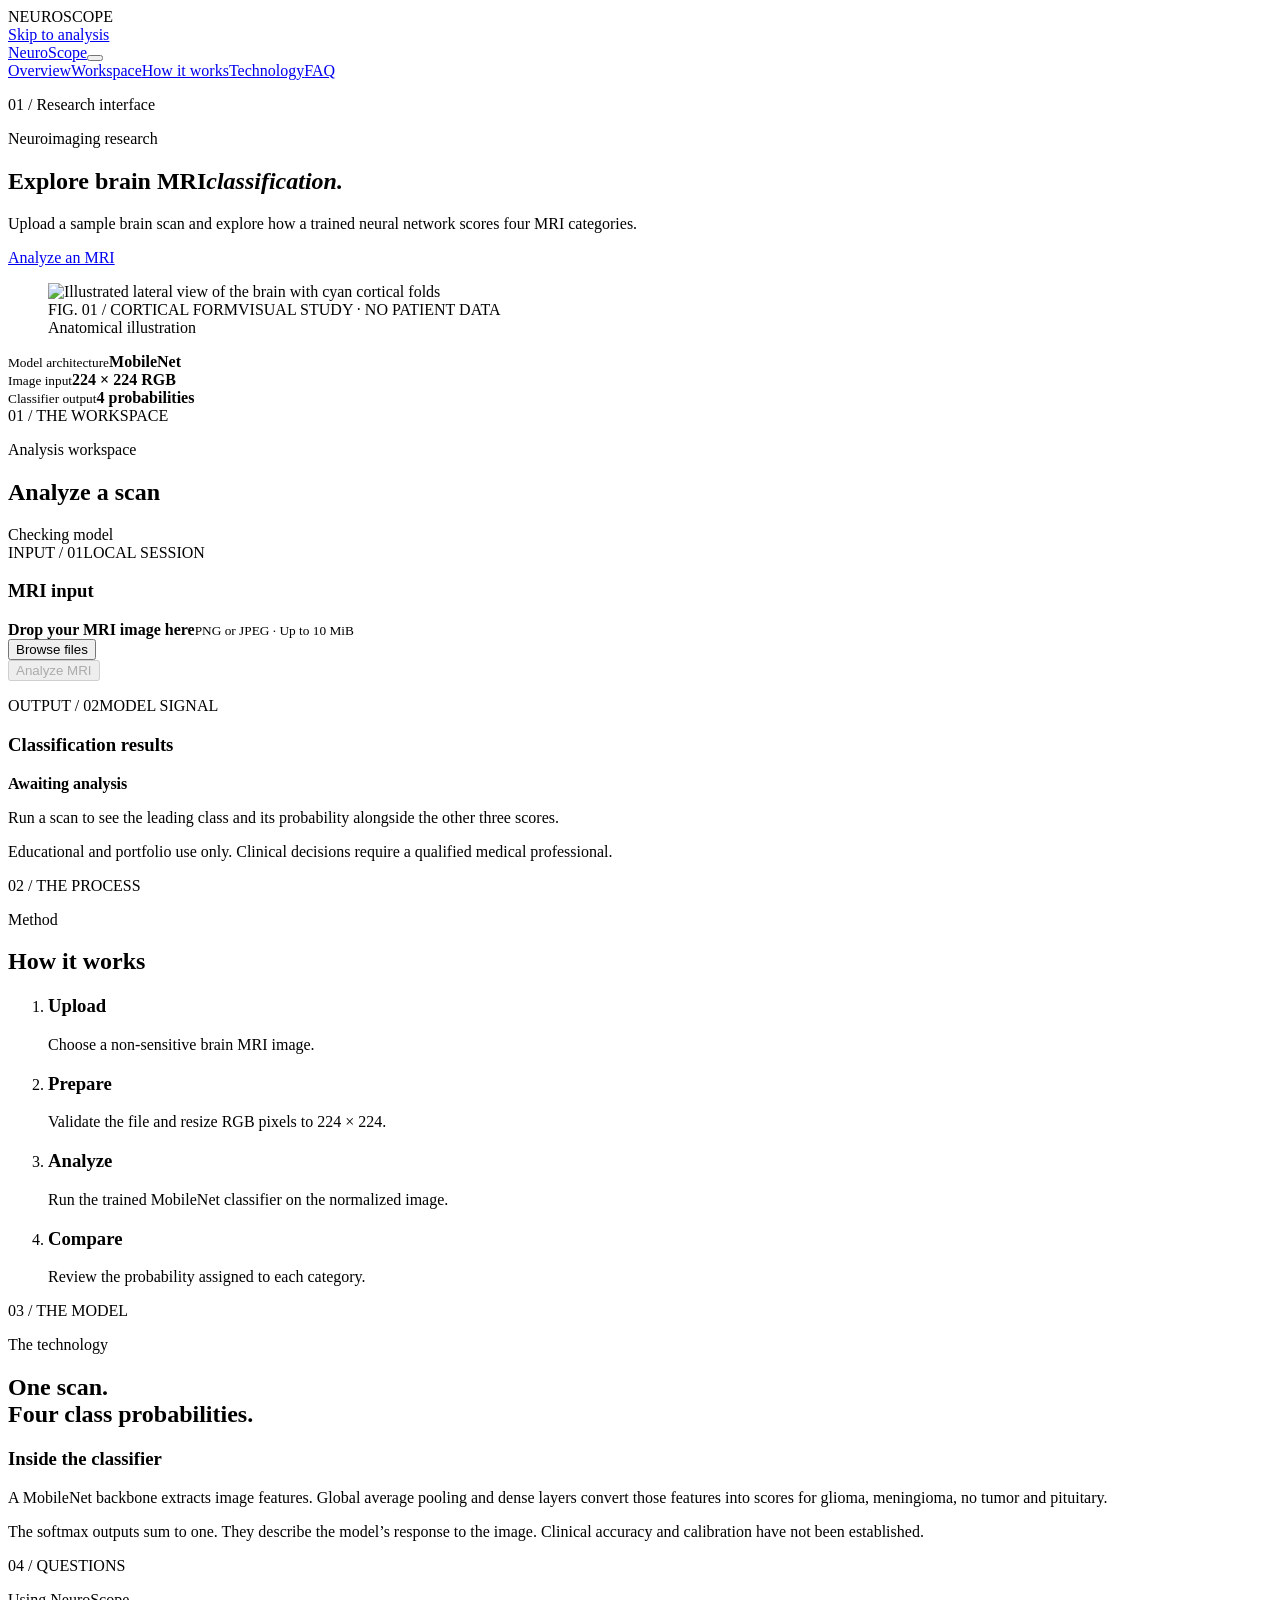
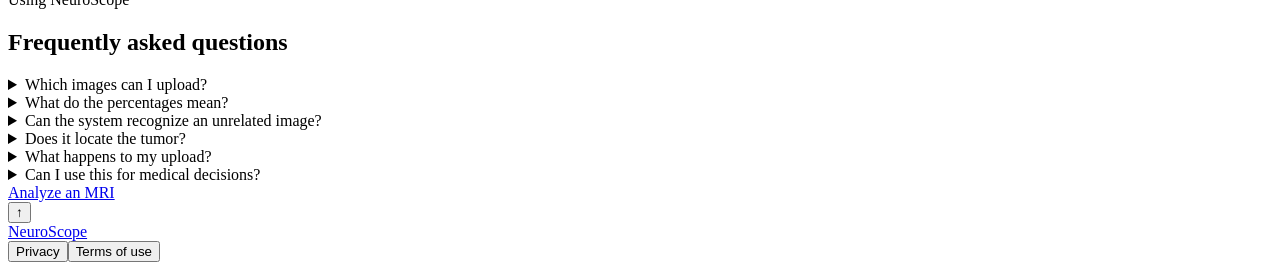
==== index.html @ 6c96ad18 "Stage static browser application assets" ====
<!doctype html>
<html lang="en"><head><meta charset="utf-8"><meta name="viewport" content="width=device-width,initial-scale=1"><meta name="robots" content="index,follow"><title>NeuroScope | Brain MRI classification</title><meta name="description" content="Explore an educational MobileNet classifier with a sample brain MRI and compare its four class probabilities."><meta property="og:title" content="NeuroScope | Brain MRI classification"><meta property="og:image" content="./assets/brain.webp"><link rel="icon" href="./assets/brain.svg"><script type="module" src="../assets/browser-inference.js"></script><link rel="stylesheet" href="./assets/style.css"><script defer src="./assets/workspace.js"></script></head>
<body><div id="entry" aria-hidden="true"><span class="entry-mark">NEUROSCOPE<span class="entry-line"></span></span></div><div id="scroll-track" aria-hidden="true"><span></span></div><a class="skip" href="#workspace">Skip to analysis</a><div class="mast" id="overview"><header><nav aria-label="Main navigation"><a class="brand" href="#overview"><i aria-hidden="true" style="--icon:url('./assets/brain.svg')"></i>NeuroScope</a><button id="menu" aria-expanded="false" aria-controls="links" aria-label="Open navigation"><span></span><span></span></button><div id="links"><a href="#overview" aria-current="location">Overview</a><a href="#workspace">Workspace</a><a href="#method">How it works</a><a href="#technology">Technology</a><a href="#faq">FAQ</a></div></nav></header>
<main id="main"><section class="hero shell"><div class="intro"><p class="hero-index">01 / Research interface</p><div class="kicker"><b></b> Neuroimaging research</div><h1><span class="hero-line">Explore brain MRI</span><span class="hero-line"><em>classification.</em></span></h1><p>Upload a sample brain scan and explore how a trained neural network scores four MRI categories.</p><a class="btn" href="#workspace">Analyze an MRI <i aria-hidden="true" style="--icon:url('./assets/arrow-right.svg')"></i></a></div><figure class="anatomy" id="hero-art"><div class="art-grid" aria-hidden="true"></div><div class="art-ring ring-one" aria-hidden="true"></div><div class="art-ring ring-two" aria-hidden="true"></div><div class="art-image"><img src="./assets/brain.webp" alt="Illustrated lateral view of the brain with cyan cortical folds" fetchpriority="high"><span class="scanline" aria-hidden="true"></span></div><span class="art-label top">FIG. 01 / CORTICAL FORM</span><span class="art-label bottom">VISUAL STUDY · NO PATIENT DATA</span><figcaption><span></span>Anatomical illustration</figcaption></figure></section>
<div class="spec"><div class="shell facts"><div><i aria-hidden="true" style="--icon:url('./assets/cpu.svg')"></i><span><small>Model architecture</small><strong>MobileNet</strong></span></div><div><i aria-hidden="true" style="--icon:url('./assets/scan.svg')"></i><span><small>Image input</small><strong>224 × 224 RGB</strong></span></div><div><i aria-hidden="true" style="--icon:url('./assets/waveform.svg')"></i><span><small>Classifier output</small><strong>4 probabilities</strong></span></div></div></div></div>
<div class="shell body"><section id="workspace"><div class="sectionhead"><span class="section-number">01 / THE WORKSPACE</span><div><p class="eyebrow">Analysis workspace</p><h2>Analyze a scan</h2></div><span id="health" class="health">Checking model</span></div>
<div class="bench"><article class="upload"><div class="panel-rail"><span>INPUT / 01</span><span>LOCAL SESSION</span></div><h3><i aria-hidden="true" style="--icon:url('./assets/scan.svg')"></i> MRI input</h3><div id="drop"><div class="corner c1"></div><div class="corner c2"></div><div class="corner c3"></div><div class="corner c4"></div><input type="file" id="file" accept="image/jpeg,image/png" hidden><div id="empty"><span class="glyph"><i aria-hidden="true" style="--icon:url('./assets/upload-simple.svg')"></i></span><strong>Drop your MRI image here</strong><small>PNG or JPEG · Up to 10 MiB</small></div><div id="preview-frame" hidden><img id="preview" alt="Selected scan for classification" hidden><span class="image-scan" aria-hidden="true"></span></div><span id="filename"></span><div class="actions"><button id="browse">Browse files</button><button id="remove" hidden>Remove</button></div></div><button class="btn analyze" id="run" disabled>Analyze MRI <i aria-hidden="true" style="--icon:url('./assets/arrow-right.svg')"></i></button><p id="feedback" role="status"></p></article>
<article class="result" aria-live="polite"><div class="panel-rail"><span>OUTPUT / 02</span><span>MODEL SIGNAL</span></div><h3><i aria-hidden="true" style="--icon:url('./assets/waveform.svg')"></i> Classification results</h3><div id="waiting"><div class="empty-visual" aria-hidden="true"><span class="radar radar-a"></span><span class="radar radar-b"></span><span class="signal-bars"><i></i><i></i><i></i><i></i><i></i><i></i><i></i></span></div><strong>Awaiting analysis</strong><p>Run a scan to see the leading class and its probability alongside the other three scores.</p></div><div id="loading" hidden><p>Processing your scan…</p><div class="skeleton"></div><div class="skeleton"></div><div class="skeleton"></div></div><div id="output" hidden><div class="result-halo" aria-hidden="true"></div><small>Highest scoring class</small><h4 id="winner"></h4><div id="bars"></div><button id="another">Analyze another MRI</button></div></article></div>
<p class="disclaimer"><i aria-hidden="true" style="--icon:url('./assets/shield-check.svg')"></i> Educational and portfolio use only. Clinical decisions require a qualified medical professional.</p></section>
<section id="method"><span class="section-number">02 / THE PROCESS</span><p class="eyebrow">Method</p><h2>How it works</h2><ol class="steps"><li><h3>Upload</h3><p>Choose a non-sensitive brain MRI image.</p></li><li><h3>Prepare</h3><p>Validate the file and resize RGB pixels to 224 × 224.</p></li><li><h3>Analyze</h3><p>Run the trained MobileNet classifier on the normalized image.</p></li><li><h3>Compare</h3><p>Review the probability assigned to each category.</p></li></ol></section>
<section id="technology" class="technology"><div class="technology-display"><span class="section-number">03 / THE MODEL</span><div><p class="eyebrow">The technology</p><h2 class="tagline">One scan.<br>Four class probabilities.</h2></div><div class="signal" aria-hidden="true"><span></span><span></span><span></span><span></span><span></span><span></span><span></span></div></div><div class="technology-copy"><h3>Inside the classifier</h3><p>A MobileNet backbone extracts image features. Global average pooling and dense layers convert those features into scores for glioma, meningioma, no tumor and pituitary.</p><p>The softmax outputs sum to one. They describe the model’s response to the image. Clinical accuracy and calibration have not been established.</p></div></section>
<section id="faq"><span class="section-number">04 / QUESTIONS</span><p class="eyebrow">Using NeuroScope</p><h2>Frequently asked questions</h2><details><summary>Which images can I upload?</summary><p>Choose a single PNG or JPEG up to 10 MiB and 16 million pixels. Grayscale and color images are supported. DICOM volumes are outside this workflow.</p></details><details><summary>What do the percentages mean?</summary><p>Each percentage is a class probability produced by the model. A high score can still be wrong.</p></details><details><summary>Can the system recognize an unrelated image?</summary><p>The classifier can assign scores to any readable image. Use a brain MRI for a meaningful experiment.</p></details><details><summary>Does it locate the tumor?</summary><p>The model classifies the whole image. It produces no segmentation mask or tumor location.</p></details><details><summary>What happens to my upload?</summary><p>The selected image is processed locally in your browser and is not uploaded. Removing it or leaving this page clears the preview. Use only non-sensitive samples.</p></details><details><summary>Can I use this for medical decisions?</summary><p>This portfolio system is for education and research. Consult a qualified clinician for diagnosis or treatment decisions.</p></details></section><div class="finalcta"><a class="btn" href="#workspace">Analyze an MRI <i aria-hidden="true" style="--icon:url('./assets/arrow-right.svg')"></i></a></div></div>
<button id="back-top" aria-label="Back to top">↑</button><footer class="shell"><a class="brand" href="#overview"><i aria-hidden="true" style="--icon:url('./assets/brain.svg')"></i>NeuroScope</a><div><button data-legal="privacy">Privacy</button><button data-legal="terms">Terms of use</button></div></footer><dialog id="legal"><h3></h3><p></p><button id="close">Close</button></dialog></body></html>
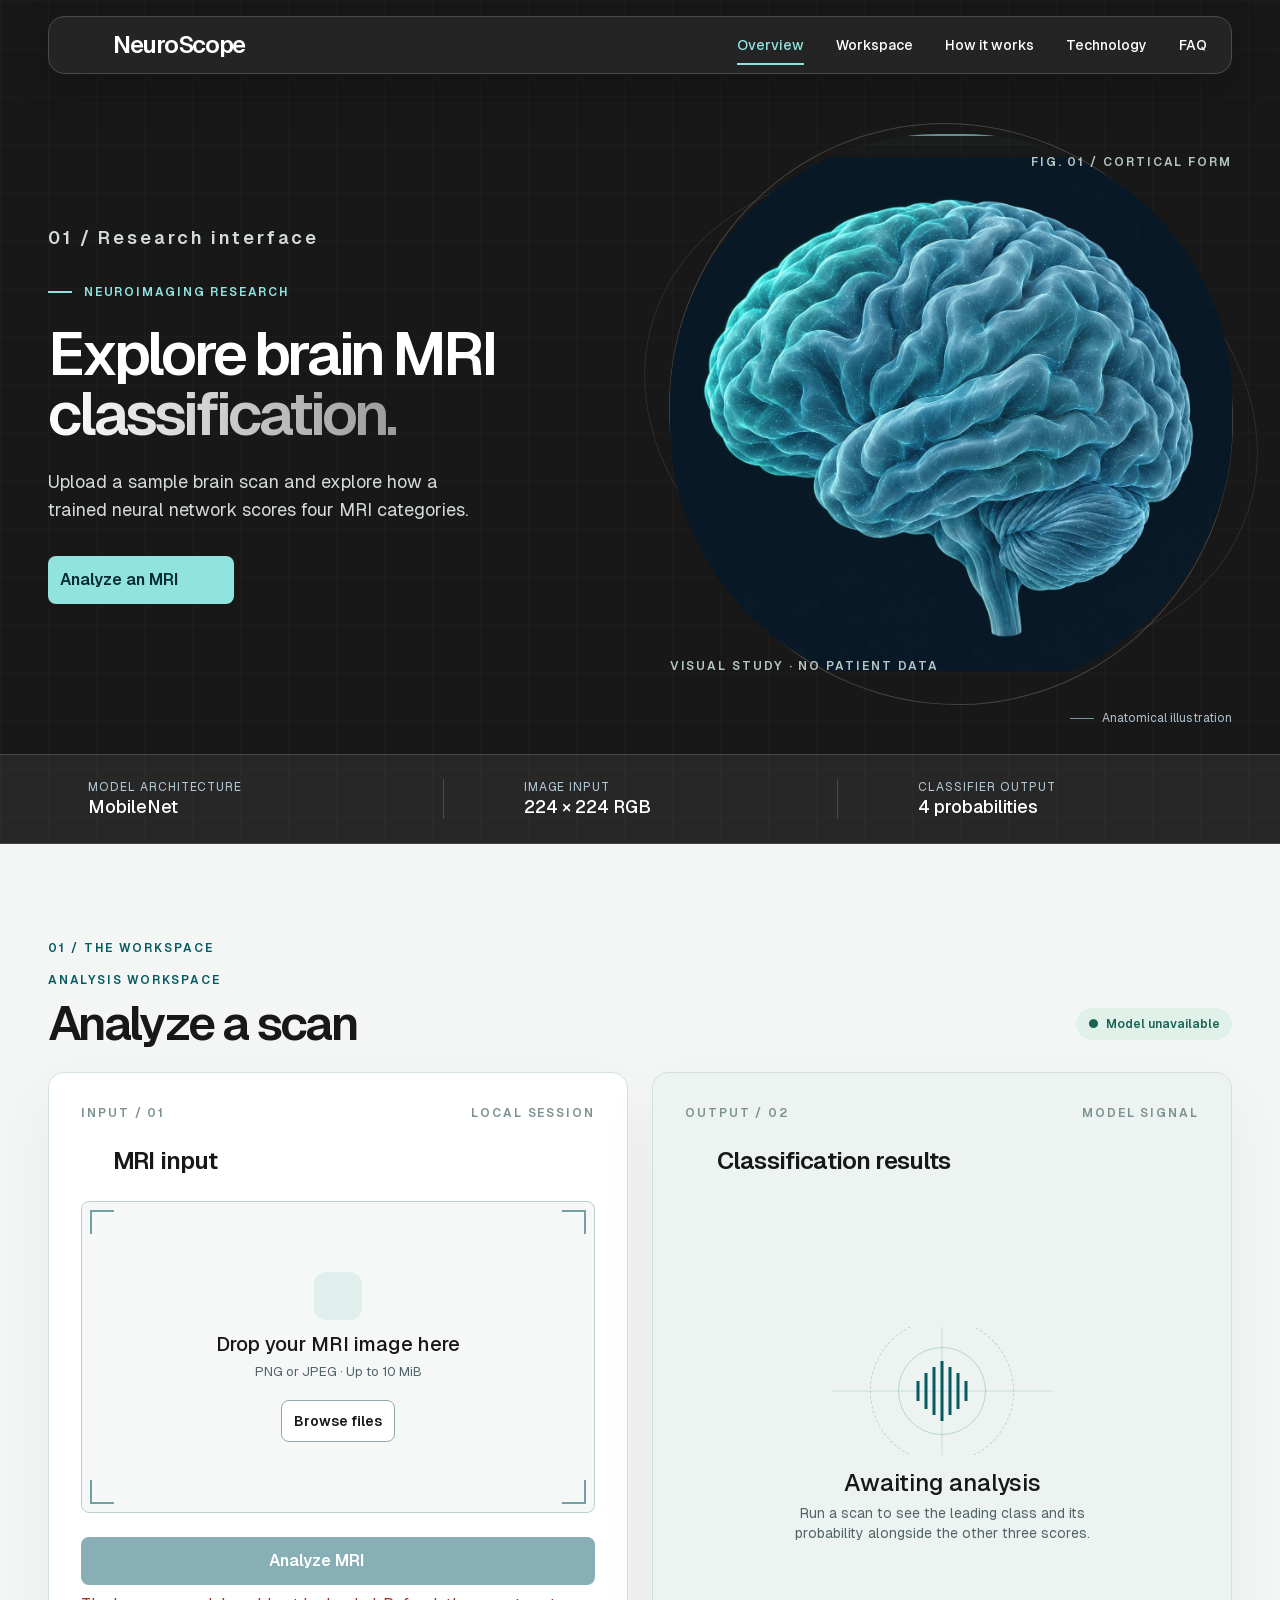
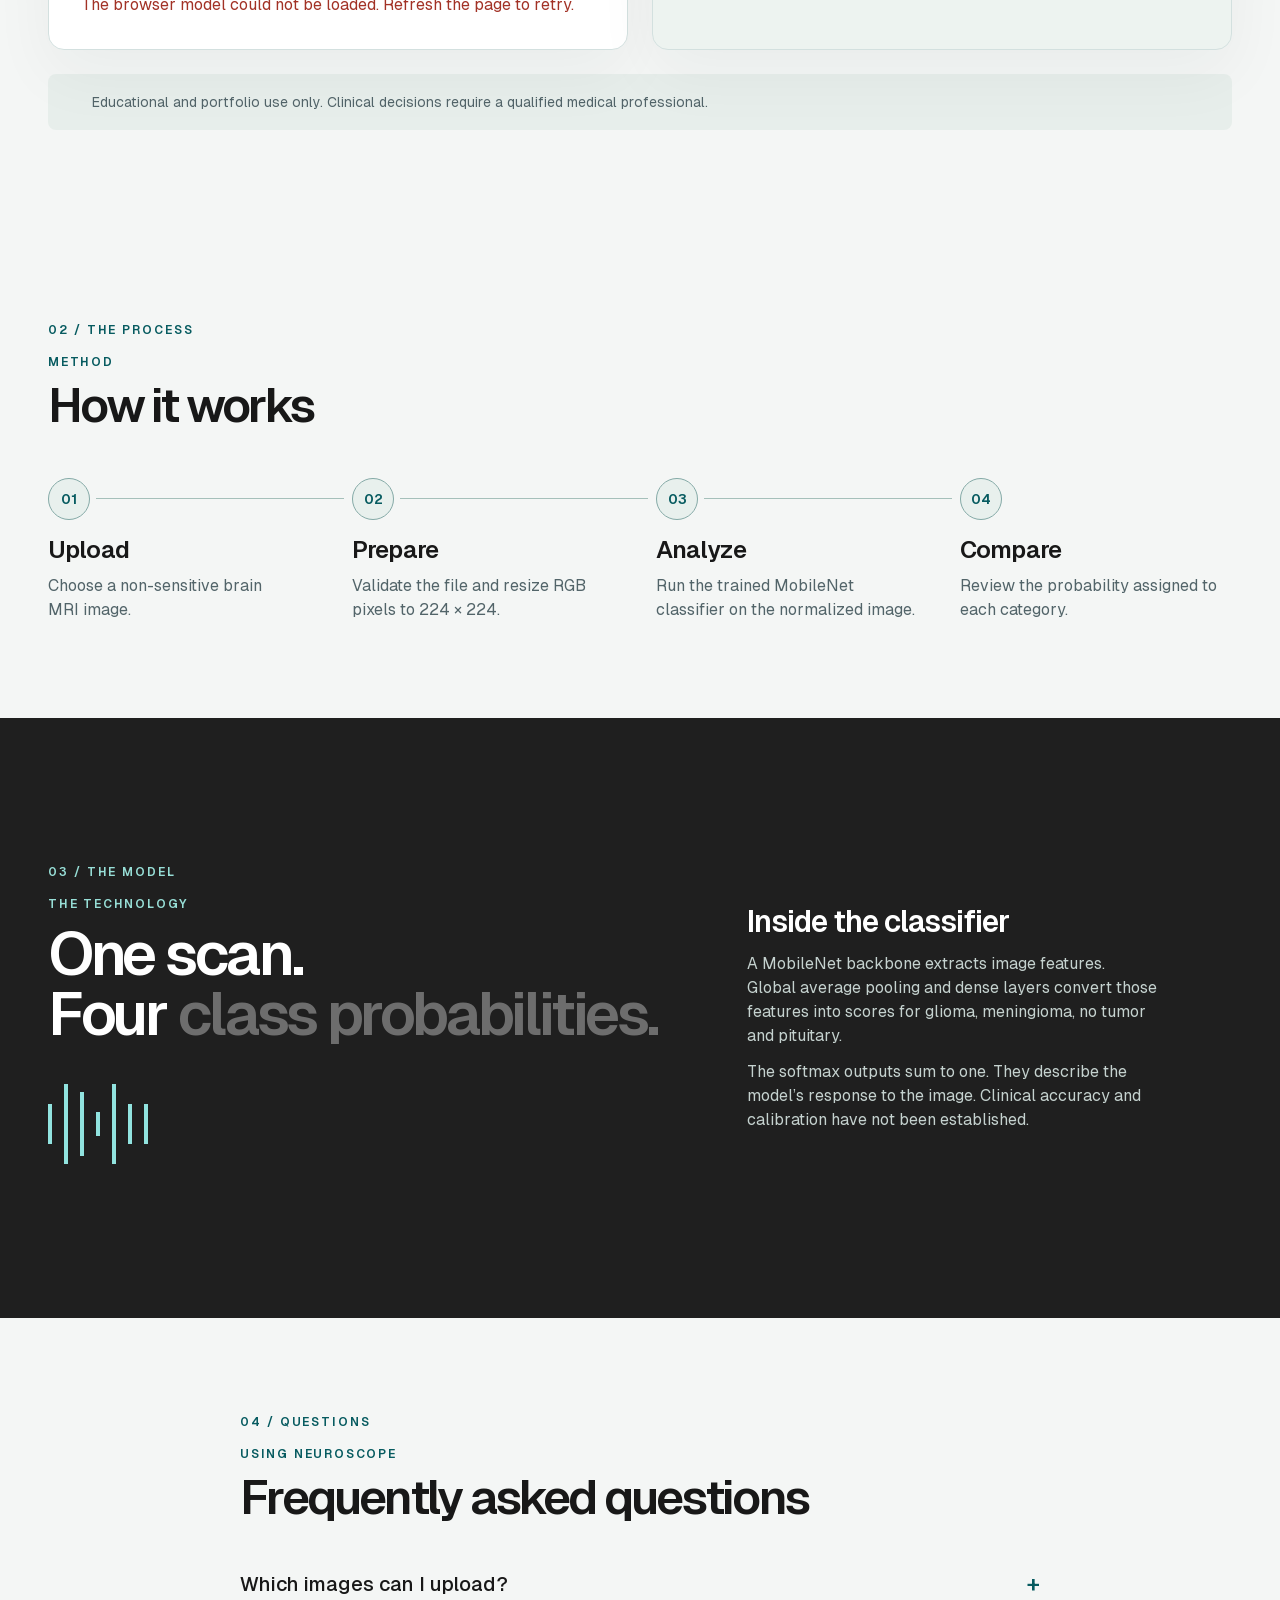
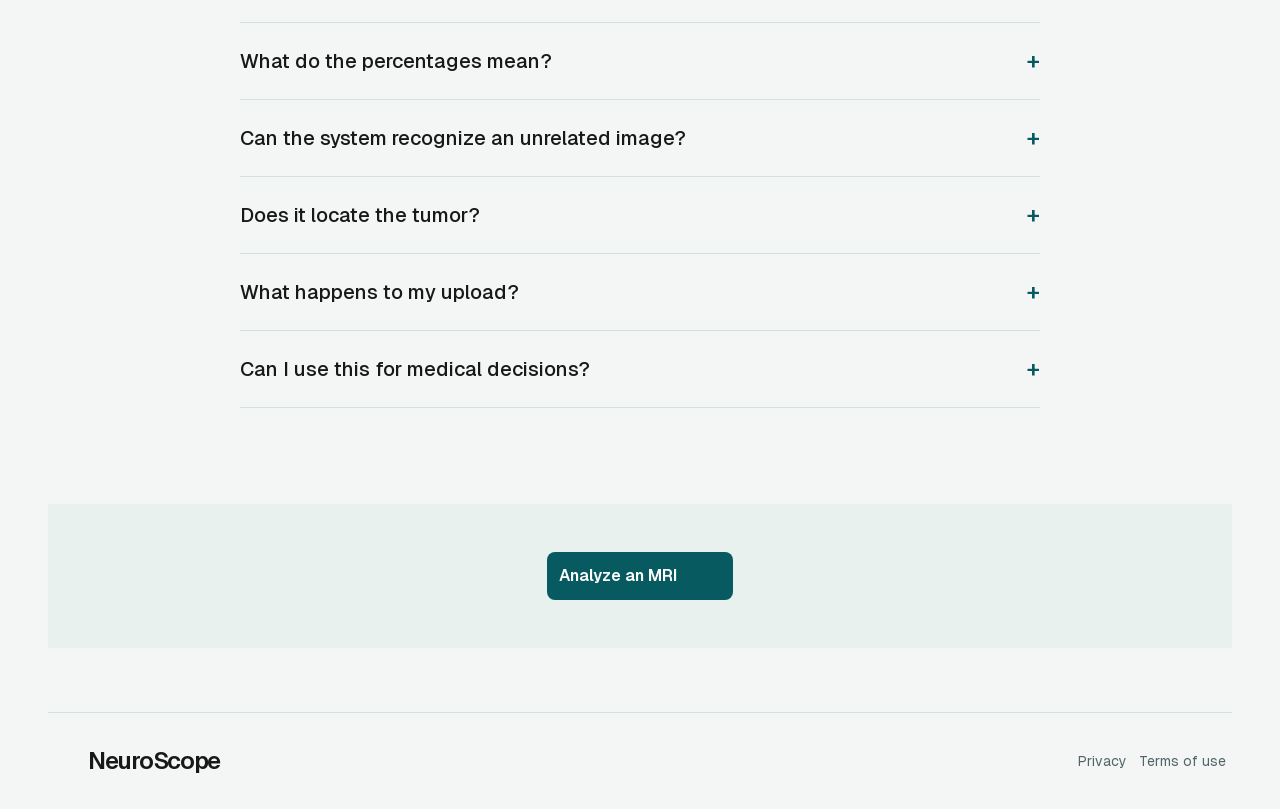
==== commit bf1e0351: "Load browser inference as an ES module" ====
--- a/index.html
+++ b/index.html
@@ -1,5 +1,5 @@
 <!doctype html>
-<html lang="en"><head><meta charset="utf-8"><meta name="viewport" content="width=device-width,initial-scale=1"><meta name="robots" content="index,follow"><title>NeuroScope | Brain MRI classification</title><meta name="description" content="Explore an educational MobileNet classifier with a sample brain MRI and compare its four class probabilities."><meta property="og:title" content="NeuroScope | Brain MRI classification"><meta property="og:image" content="./assets/brain.webp"><link rel="icon" href="./assets/brain.svg"><script type="module" src="../assets/browser-inference.js"></script><link rel="stylesheet" href="./assets/style.css"><script defer src="./assets/workspace.js"></script></head>
+<html lang="en"><head><meta charset="utf-8"><meta name="viewport" content="width=device-width,initial-scale=1"><meta name="robots" content="index,follow"><title>NeuroScope | Brain MRI classification</title><meta name="description" content="Explore an educational MobileNet classifier with a sample brain MRI and compare its four class probabilities."><meta property="og:title" content="NeuroScope | Brain MRI classification"><meta property="og:image" content="./assets/brain.webp"><link rel="icon" href="./assets/brain.svg"><script type="module" src="../assets/browser-inference.js"></script><link rel="stylesheet" href="./assets/style.css"><script type="module" src="./assets/workspace.js"></script></head>
 <body><div id="entry" aria-hidden="true"><span class="entry-mark">NEUROSCOPE<span class="entry-line"></span></span></div><div id="scroll-track" aria-hidden="true"><span></span></div><a class="skip" href="#workspace">Skip to analysis</a><div class="mast" id="overview"><header><nav aria-label="Main navigation"><a class="brand" href="#overview"><i aria-hidden="true" style="--icon:url('./assets/brain.svg')"></i>NeuroScope</a><button id="menu" aria-expanded="false" aria-controls="links" aria-label="Open navigation"><span></span><span></span></button><div id="links"><a href="#overview" aria-current="location">Overview</a><a href="#workspace">Workspace</a><a href="#method">How it works</a><a href="#technology">Technology</a><a href="#faq">FAQ</a></div></nav></header>
 <main id="main"><section class="hero shell"><div class="intro"><p class="hero-index">01 / Research interface</p><div class="kicker"><b></b> Neuroimaging research</div><h1><span class="hero-line">Explore brain MRI</span><span class="hero-line"><em>classification.</em></span></h1><p>Upload a sample brain scan and explore how a trained neural network scores four MRI categories.</p><a class="btn" href="#workspace">Analyze an MRI <i aria-hidden="true" style="--icon:url('./assets/arrow-right.svg')"></i></a></div><figure class="anatomy" id="hero-art"><div class="art-grid" aria-hidden="true"></div><div class="art-ring ring-one" aria-hidden="true"></div><div class="art-ring ring-two" aria-hidden="true"></div><div class="art-image"><img src="./assets/brain.webp" alt="Illustrated lateral view of the brain with cyan cortical folds" fetchpriority="high"><span class="scanline" aria-hidden="true"></span></div><span class="art-label top">FIG. 01 / CORTICAL FORM</span><span class="art-label bottom">VISUAL STUDY · NO PATIENT DATA</span><figcaption><span></span>Anatomical illustration</figcaption></figure></section>
 <div class="spec"><div class="shell facts"><div><i aria-hidden="true" style="--icon:url('./assets/cpu.svg')"></i><span><small>Model architecture</small><strong>MobileNet</strong></span></div><div><i aria-hidden="true" style="--icon:url('./assets/scan.svg')"></i><span><small>Image input</small><strong>224 × 224 RGB</strong></span></div><div><i aria-hidden="true" style="--icon:url('./assets/waveform.svg')"></i><span><small>Classifier output</small><strong>4 probabilities</strong></span></div></div></div></div>
--- a/assets/style.css
+++ b/assets/style.css
@@ -0,0 +1,27 @@
+@font-face{font-family:Geist;src:url(geist.woff2) format("woff2");font-weight:100 900;font-display:swap}
+:root{--navy:#071c30;--ink:#122c40;--muted:#4c6573;--cyan:#65e3dc;--teal:#006e70;--curve:cubic-bezier(.22,1,.36,1);--line:#cfdbde;color:var(--ink);font:16px/24px Geist,system-ui,sans-serif}
+*{box-sizing:border-box}html{scroll-behavior:smooth;scroll-padding-top:24px}body{margin:0;background:#f7faf9}h1,h2,h3,h4,p,figure{margin:0}h1,h2,h3{text-wrap:balance}p{text-wrap:pretty}button,a{font:inherit}a{color:inherit;text-decoration:none}button{cursor:pointer}button,a.btn{transition:transform .3s var(--curve),opacity .3s var(--curve)}button:active,.btn:active{transform:scale(.98)}:focus-visible{outline:3px solid #009baf;outline-offset:4px}button:disabled{cursor:not-allowed;opacity:.48}i{width:24px;height:24px;flex:none;display:inline-block;background:currentColor;mask:var(--icon) center/contain no-repeat}.shell,header{width:min(1184px,calc(100% - 96px));margin:auto}.mast{background:var(--navy);color:white}header{padding-top:16px;position:relative;z-index:5}nav{display:flex;align-items:center;justify-content:space-between;background:#112b40db;border:1px solid #31485a;backdrop-filter:blur(16px);border-radius:16px;padding:12px 24px}.brand{display:inline-flex;align-items:center;gap:8px;font-size:24px;font-weight:600;letter-spacing:-1.3px}.brand i{width:32px;height:32px;color:var(--cyan)}nav #links{display:flex;gap:32px;font-size:14px;font-weight:500}nav a[aria-current],nav a:hover{color:var(--cyan)}#menu{display:none}.hero{display:grid;grid-template-columns:1.05fr 1fr;align-items:center;min-height:420px}.intro{padding:48px 0;z-index:1}.kicker,.eyebrow{font-size:12px;line-height:16px;font-weight:600;letter-spacing:.15em;text-transform:uppercase}.kicker{color:var(--cyan);display:flex;align-items:center;gap:12px}.kicker b{width:24px;height:2px;background:currentColor}h1{font-size:60px;line-height:1;font-weight:600;letter-spacing:-.058em;margin:24px 0 16px;max-width:680px}h1 em{font-style:normal;background:linear-gradient(to right,#adf4f2,#65e3dc);color:transparent;background-clip:text}.intro p{color:#c0d1dc;font-size:18px;line-height:28px;max-width:460px}.btn{background:var(--cyan);border:0;color:#072c38;border-radius:8px;display:inline-flex;align-items:center;justify-content:center;gap:24px;font-weight:600;padding:12px 16px}.btn i{width:20px;height:20px}.intro .btn{margin-top:24px}.btn:hover:not(:disabled){transform:translateY(-2px);background:#9df2eb}.anatomy{position:relative;text-align:center;align-self:stretch;display:grid;place-content:center;min-width:0}.anatomy img{display:block;width:100%;height:376px;object-fit:contain;mix-blend-mode:lighten}.anatomy figcaption{position:absolute;bottom:16px;right:0;font-size:12px;color:#acc1d0;display:flex;align-items:center;gap:8px}.anatomy figcaption span{width:24px;height:1px;background:#7096a8}.spec{background:#102a40}.facts{display:grid;grid-template-columns:repeat(3,1fr);padding:16px 0}.facts>div{display:flex;align-items:center;justify-content:center;gap:16px}.facts>div+div{border-left:1px solid #345062}.facts i{color:var(--cyan)}small,.facts strong{display:block}.facts small{color:#b4c9d6;font-size:12px;line-height:16px}.facts strong{font-size:16px;font-weight:500}.body section{padding:64px 0}.eyebrow{color:var(--teal);margin-bottom:12px}h2{font-size:48px;line-height:1;font-weight:600;letter-spacing:-.05em}.sectionhead{display:flex;align-items:center;justify-content:space-between;margin-bottom:24px}.health{font-size:12px;font-weight:600;color:#186352;border-radius:32px;background:#e0f1ea;padding:4px 12px}.health:before{content:'●';margin-right:8px}.bench{display:grid;grid-template-columns:1fr 1fr;gap:16px}.bench article{background:white;border:1px solid var(--line);border-radius:16px;padding:24px}h3{font-size:20px;line-height:28px;font-weight:600;letter-spacing:-.035em}.bench h3{display:flex;align-items:center;gap:8px;margin-bottom:16px}.bench h3 i{color:var(--teal)}#drop,#waiting{min-height:228px;display:flex;flex-direction:column;align-items:center;justify-content:center;gap:8px;text-align:center;border-radius:8px;padding:16px}#drop{border:1px dashed #83aaa9;background:#f2f8f7}#drop.drag{background:#cef0eb}#empty{display:grid;justify-items:center;gap:4px}.glyph{display:grid;place-items:center;width:48px;height:48px;color:var(--teal);background:#e0efec;border-radius:12px;margin-bottom:8px}#empty small,#output small,.disclaimer,#feedback,#waiting p,.steps p,.technology p,details p{color:var(--muted)}#preview{height:160px;max-width:100%;object-fit:contain}#filename{overflow-wrap:anywhere;font-size:14px}.actions{display:flex;gap:8px}.actions button,#another,dialog button{border:1px solid #91a9ae;border-radius:8px;background:white;color:var(--ink);padding:8px 12px;font-weight:600;font-size:14px}.analyze{margin-top:16px;width:100%;background:#075766;color:white}.analyze:hover:not(:disabled){background:#096978}.result #waiting{background:#f6f8f9;height:calc(100% - 44px)}#waiting p{max-width:320px;font-size:14px;line-height:20px}#feedback:not(:empty){margin-top:8px}#feedback.error{color:#a23226}.disclaimer{display:flex;gap:8px;align-items:start;font-size:14px;padding:16px 0}.disclaimer i{width:20px;height:20px}h4{font-size:30px;line-height:36px;margin:4px 0 16px}.meter{margin:12px 0}.meter label{display:flex;justify-content:space-between;font-size:14px;font-variant-numeric:tabular-nums}.meter progress{width:100%;height:8px;appearance:none;border:none;border-radius:8px;overflow:hidden}.meter progress::-webkit-progress-bar{background:#e4ecee}.meter progress::-webkit-progress-value{background:#187e87}.meter progress::-moz-progress-bar{background:#187e87}.steps{display:grid;grid-template-columns:repeat(4,1fr);gap:24px;padding:0;margin:32px 0 0;list-style:none;counter-reset:steps}.steps li{counter-increment:steps}.steps li:before{content:counter(steps,decimal-leading-zero);color:var(--teal);font-size:14px;font-weight:600}.steps h3{margin:8px 0}.technology{display:grid;grid-template-columns:1fr 1fr;gap:48px;border-block:1px solid var(--line)}.technology p+ p,.technology h3+p{margin-top:12px}details{border-bottom:1px solid var(--line);padding:16px 0}details:first-of-type{margin-top:24px}summary{cursor:pointer;font-weight:500}details p{max-width:70ch;margin-top:8px}.finalcta{margin-bottom:48px}footer{display:flex;justify-content:space-between;align-items:center;padding:24px 0;border-top:1px solid var(--line)}footer .brand i{color:var(--teal)}footer button{background:none;border:0;color:var(--muted);font-size:14px}dialog{max-width:min(440px,90vw);border:1px solid var(--line);border-radius:16px;padding:24px}dialog p{margin:16px 0}dialog::backdrop{background:#071c3099}.skip{position:absolute;left:-9999px}.skip:focus{left:16px;top:16px;background:white;color:black;z-index:20}.skeleton{height:16px;margin:24px 0;background:#dce9eb;border-radius:8px;animation:pulse 1s var(--curve) infinite alternate}@keyframes pulse{to{opacity:.35}}[hidden]{display:none!important}.reveal{animation:rise .65s var(--curve) both}@keyframes rise{from{opacity:0;transform:translateY(32px)}}.tagline span{transition:opacity .5s var(--curve)}
+@media(max-width:900px){.shell,header{width:calc(100% - 48px)}nav #links{gap:16px}h1{font-size:48px}.anatomy img{height:320px}.steps{grid-template-columns:1fr 1fr}}
+@media(max-width:680px){.shell,header{width:calc(100% - 32px)}header{padding-top:8px}nav{padding:8px 16px}.brand{font-size:20px}#menu{display:grid;gap:4px;padding:12px;background:none;border:0;z-index:7}#menu span{display:block;width:20px;height:2px;background:white;transition:transform .5s var(--curve)}#menu[aria-expanded=true] span:first-child{transform:translateY(3px) rotate(45deg)}#menu[aria-expanded=true] span:last-child{transform:translateY(-3px) rotate(-45deg)}nav #links{display:none}nav.open{backdrop-filter:none}nav.open #links{position:fixed;inset:0;display:flex;justify-content:center;align-items:center;flex-direction:column;gap:24px;background:#071c30fa;z-index:6}nav.open #links a{animation:rise .5s var(--curve) both;animation-delay:calc(var(--n)*60ms)}.hero{grid-template-columns:1fr}.intro{padding:32px 0 0}.intro p{font-size:16px;line-height:24px}.anatomy img{height:220px}.anatomy figcaption{bottom:8px}.facts{gap:4px}.facts>div{justify-content:start;gap:4px}.facts>div+div{padding-left:8px}.facts i{display:none}.facts strong{font-size:14px}.body section{padding:40px 0}.bench,.technology{grid-template-columns:1fr}.bench article{padding:16px}h2{font-size:36px;line-height:40px}.sectionhead{gap:8px}.health{white-space:nowrap}.steps{gap:16px}.technology{gap:24px}footer{flex-wrap:wrap;gap:12px}}
+@media(prefers-reduced-motion:reduce){html{scroll-behavior:auto}*,*::after,*::before{animation:none!important;transition:none!important}.tagline span{opacity:1!important}}
+/* Editorial motion layer. Flat surfaces and the shared motion curve follow the design skill. */
+:root{--navy:#181818;--ink:#181818;--muted:#526469;--cyan:#91e3df;--teal:#075b60;--line:#d3e0df}
+body{background:#f4f6f5;overflow-x:hidden} .mast{background:#181818;position:relative;overflow:hidden}.mast::before{content:"";position:absolute;inset:0;background-image:url('./grid.svg');background-size:48px 48px;opacity:.24;pointer-events:none}nav{background:#272727d9;border-color:#4a4a4a;box-shadow:0 12px 40px #0003}nav #links a{position:relative}nav #links a:after{content:"";position:absolute;left:0;right:0;bottom:-8px;height:2px;background:var(--cyan);transform:scaleX(0);transform-origin:left;transition:transform .5s var(--curve)}nav #links a:hover:after,nav #links a[aria-current]:after{transform:scaleX(1)}
+#entry{position:fixed;inset:0;z-index:100;background:#181818;color:white;display:grid;place-items:center;pointer-events:none;animation:entry-exit .8s var(--curve) .45s both}.entry-mark{font-weight:600;letter-spacing:.2em;font-size:20px;position:relative}.entry-line{position:absolute;bottom:-16px;left:0;width:100%;height:2px;background:var(--cyan);transform-origin:left;animation:entry-line .6s var(--curve) both}@keyframes entry-exit{to{opacity:0;visibility:hidden}}@keyframes entry-line{from{transform:scaleX(0)}to{transform:scaleX(1)}}
+#scroll-track{position:fixed;right:0;top:0;bottom:0;width:4px;z-index:30;pointer-events:none}#scroll-track span{display:block;width:100%;height:100%;background:var(--cyan);transform:scaleY(0);transform-origin:top}
+.hero{min-height:680px;grid-template-columns:1.05fr .95fr;position:relative}.intro{padding:80px 0;align-self:center}.hero-index,.section-number,.art-label,.panel-rail{font-size:12px;line-height:16px;font-weight:600;letter-spacing:.16em}.hero-index{color:#aebfbd;margin-bottom:32px}.hero h1{font-size:72px;line-height:1;letter-spacing:-.065em;max-width:680px;margin:24px 0}.hero-line{display:block;overflow:hidden;animation:hero-enter .9s var(--curve) both}.hero-line:nth-child(2){animation-delay:.15s}.hero h1 em{background:linear-gradient(to right,#fff,#9b9b9b);background-clip:text;color:transparent}.intro p{max-width:440px;color:#d4dbd9}.hero .btn{margin-top:32px}.btn{padding:8px 12px;min-height:48px}.btn i{transition:transform .5s var(--curve)}.btn:hover i{transform:translateX(8px)}@keyframes hero-enter{from{opacity:0;transform:translateY(48px)}}
+.anatomy{min-height:608px;isolation:isolate}.art-image{position:relative;width:100%;height:100%;display:grid;place-items:center;clip-path:inset(0 0 0 0 round 48%);animation:art-reveal 1.2s var(--curve) both}.art-image img{width:100%;height:560px;object-fit:contain;mix-blend-mode:screen;filter:saturate(.75)}@keyframes art-reveal{from{opacity:0;transform:scale(.92)}}.art-grid{position:absolute;inset:48px;background-image:url('./grid.svg');background-size:48px 48px;mask-image:radial-gradient(circle,#000,transparent 72%)}.art-ring{position:absolute;inset:48px 0;border:1px solid #ffffff30;border-radius:50%;transform:rotate(-18deg)}.ring-two{inset:100px -32px;transform:rotate(18deg);border-color:#ffffff17}.scanline,.image-scan{position:absolute;left:0;right:0;top:0;height:2px;background:#a4f7f1;box-shadow:0 0 24px #72ded8;opacity:.55;animation:scan-travel 5s var(--curve) infinite alternate}@keyframes scan-travel{to{transform:translateY(480px)}}.art-label{position:absolute;color:#b4c6c2}.art-label.top{top:80px;right:0}.art-label.bottom{left:0;bottom:80px}.anatomy figcaption{bottom:24px}.spec{background:#272727;border-block:1px solid #454545}.facts{padding:24px 0}.facts>div{justify-content:start;padding-left:40px}.facts>div:first-child{padding-left:0}.facts small{letter-spacing:.08em;text-transform:uppercase}.facts strong{font-size:18px}
+.body{max-width:1184px}.body section{padding:96px 0}.section-number{display:block;color:var(--teal);margin-bottom:16px}.sectionhead{display:block;position:relative}.sectionhead .health{position:absolute;right:0;bottom:8px}.body h2{max-width:680px;letter-spacing:-.055em}.bench{gap:24px;align-items:stretch}.bench article{border-radius:16px;padding:32px;box-shadow:0 24px 64px #1835350c;position:relative;overflow:hidden}.panel-rail{display:flex;justify-content:space-between;color:#7a9292;margin-bottom:24px}.bench h3{font-size:24px;line-height:32px;margin-bottom:24px}.upload{background:#fff}.result{background:#edf3f0!important}.result #waiting{background:transparent}.result #waiting .glyph{transform:scale(1.5);margin-bottom:24px}.result #waiting strong{font-size:24px;font-weight:500}#drop{min-height:312px;background:#f6f8f7;border:1px solid #b8d0cb;position:relative;transition:transform .5s var(--curve),opacity .3s var(--curve)}#drop:hover,#drop.drag{transform:translateY(-4px)}.corner{position:absolute;width:24px;height:24px;border:2px solid var(--teal);opacity:.55}.c1{left:8px;top:8px;border-right:0;border-bottom:0}.c2{right:8px;top:8px;border-left:0;border-bottom:0}.c3{left:8px;bottom:8px;border-right:0;border-top:0}.c4{right:8px;bottom:8px;border-left:0;border-top:0}#drop.drag .corner{animation:corner-pulse .5s var(--curve) infinite alternate}@keyframes corner-pulse{to{opacity:1;transform:scale(1.2)}}#empty strong{font-size:20px;font-weight:500}#preview-frame{position:relative;max-width:100%;overflow:hidden}#preview{height:224px;animation:preview-in .5s var(--curve) both}@keyframes preview-in{from{opacity:0;transform:scale(.94)}}.image-scan{display:none}.analyzing .image-scan{display:block;animation:scan-preview 1.4s var(--curve) infinite alternate}@keyframes scan-preview{to{transform:translateY(220px)}}.analyzing #drop{opacity:.72}.analyze{border-radius:8px;margin-top:24px}.analyzing .analyze i{animation:arrow-breathe 1s var(--curve) infinite alternate}@keyframes arrow-breathe{to{transform:translateX(8px);opacity:.5}}#loading{min-height:280px;padding:48px 16px}.skeleton{height:24px;background:#cedbd8;animation:pulse .8s var(--curve) infinite alternate}.skeleton:nth-child(2){width:80%}.skeleton:nth-child(3){width:60%}#output{position:relative;animation:result-in .7s var(--curve) both}@keyframes result-in{from{opacity:0;transform:translateY(24px)}}#winner{font-size:36px;line-height:40px;position:relative;z-index:1}.result-halo{position:absolute;width:160px;height:160px;right:0;top:0;border:1px solid #78b9b4;border-radius:50%;opacity:.35;animation:halo-in 1s var(--curve) both}@keyframes halo-in{from{opacity:0;transform:scale(.4)}}.meter{margin:16px 0;opacity:0;transform:translateY(16px);animation:meter-in .6s var(--curve) forwards;animation-delay:calc(var(--n)*90ms)}@keyframes meter-in{to{opacity:1;transform:translateY(0)}}.meter progress{height:12px}.disclaimer{margin-top:24px;background:#e7eeeb;border-radius:8px;padding:16px!important}
+#method{position:relative}.steps{margin-top:48px;grid-template-columns:repeat(4,1fr);gap:32px}.steps li{position:relative;padding-top:48px}.steps li:before{position:absolute;top:0;left:0;display:grid;place-items:center;width:40px;height:40px;border:1px solid #84a9a6;border-radius:50%;background:#e8f0ed}.steps li:not(:last-child):after{content:"";position:absolute;left:48px;right:-24px;top:20px;height:1px;background:#a5c0ba;transform:scaleX(0);transform-origin:left;transition:transform .7s var(--curve)}.steps li.drawn:after{transform:scaleX(1)}.steps li h3{font-size:24px;line-height:32px}.steps li p{max-width:24ch}
+.technology{padding:0!important;min-height:600px;gap:0;border:0;background:#1f1f1f;color:white;position:relative;margin-inline:calc((min(1184px,100vw - 96px) - 100vw)/2);padding-inline:max(48px,calc((100vw - 1184px)/2))!important;grid-template-columns:1.1fr .9fr;align-items:center}.technology-display{position:relative;min-height:600px;display:grid;align-content:center}.technology .eyebrow,.technology .section-number{color:#97ded6}.technology h2{font-size:60px;line-height:1;max-width:680px}.technology-copy{padding:48px;max-width:520px}.technology-copy h3{font-size:30px;line-height:36px}.technology p{color:#c5d2cf}.signal{display:flex;align-items:center;gap:12px;height:96px;margin-top:32px}.signal span{display:block;width:4px;height:40px;background:#91e3df;transform-origin:center;animation:signal 1.2s var(--curve) infinite alternate}.signal span:nth-child(2),.signal span:nth-child(5){height:80px;animation-delay:.2s}.signal span:nth-child(3){height:64px;animation-delay:.4s}.signal span:nth-child(4){height:24px;animation-delay:.1s}@keyframes signal{to{transform:scaleY(.35);opacity:.5}}
+#faq{max-width:800px;margin:auto}details{padding:24px 0}summary{font-size:20px;line-height:28px;list-style:none;display:flex;justify-content:space-between;align-items:center}summary:after{content:"+";color:var(--teal);font-size:24px;transition:transform .5s var(--curve)}details[open] summary:after{transform:rotate(45deg)}details p{animation:result-in .5s var(--curve) both}.finalcta{display:flex;justify-content:center;padding:48px;background:#e8f1ed;margin:0 0 64px}.finalcta .btn{background:#075b60;color:white}footer{padding-block:32px}#back-top{position:fixed;right:24px;bottom:24px;z-index:20;border:1px solid #78aaa7;border-radius:50%;width:48px;height:48px;background:#1f1f1f;color:white;font-size:24px;opacity:0;pointer-events:none;transform:translateY(24px);transition:transform .5s var(--curve),opacity .3s var(--curve)}#back-top.visible{opacity:1;pointer-events:auto;transform:translateY(0)}
+@media(max-width:900px){.hero{min-height:560px}.hero h1{font-size:60px}.anatomy{min-height:500px}.art-image img{height:440px}.technology{margin-inline:-24px;padding-inline:24px!important}.technology h2{font-size:48px}.technology-copy{padding:24px}}@media(max-width:680px){.hero{min-height:0}.hero-index{margin-bottom:16px}.hero h1{font-size:48px}.intro{padding-top:48px}.anatomy{min-height:280px}.art-image img{height:280px}.art-grid,.art-ring,.art-label{display:none}.anatomy figcaption{bottom:8px}.spec .facts{padding:16px 0;gap:8px}.facts>div{padding-left:8px}.facts strong{font-size:12px;line-height:16px}.body section{padding:64px 0}.sectionhead .health{position:static;display:inline-block;margin-top:16px}.bench{gap:16px}.bench article{padding:24px}#drop{min-height:272px}.steps{grid-template-columns:1fr 1fr;gap:24px}.steps li:after{display:none}.steps li h3{font-size:20px;line-height:28px}.technology{margin-inline:-16px;padding-inline:16px!important;grid-template-columns:1fr;min-height:0}.technology-display{min-height:360px}.technology h2{font-size:48px}.technology-copy{padding:0 0 64px}.signal{margin-top:16px}.finalcta{margin-inline:-16px}#back-top{right:16px;bottom:16px}}
+@media(prefers-reduced-motion:reduce){#entry{display:none}.scanline,.image-scan,.signal span{animation:none!important}.hero-line,.art-image,.meter,#output{animation:none!important;opacity:1!important;transform:none!important}#back-top,.corner,.steps li:after{transition:none!important}}
+/* Skill refinement: texture is a local line asset, while surfaces remain flat. */
+.mast::before{background-image:url('./grid.svg');background-size:48px 48px;opacity:.35}.art-grid{background-image:url('./grid.svg');background-size:48px 48px}.hero h1{font-size:60px;line-height:1}
+/* Section specific choreography completes the editorial motion pass. */
+.motion-ready .steps li{opacity:0;transform:translateY(32px);transition:opacity .7s var(--curve),transform .7s var(--curve)}.motion-ready .steps li.drawn{opacity:1;transform:translateY(0)}.motion-ready #faq details{opacity:0;transform:translateY(24px);transition:opacity .6s var(--curve),transform .6s var(--curve)}.motion-ready #faq details.drawn{opacity:1;transform:translateY(0)}.technology-copy{transform:translateY(24px);opacity:.8;transition:transform .7s var(--curve),opacity .7s var(--curve)}.technology.reveal .technology-copy{transform:translateY(0);opacity:1}
+@media(prefers-reduced-motion:reduce){.motion-ready .steps li,.motion-ready #faq details,.technology-copy{opacity:1;transform:none;transition:none}}
+.empty-visual{position:relative;width:220px;height:128px;margin-bottom:8px;overflow:hidden}.radar{position:absolute;left:50%;top:50%;border:1px solid #6eaaa5;border-radius:50%;transform:translate(-50%,-50%);opacity:.42}.radar-a{width:88px;height:88px;animation:radar-pulse 2.4s var(--curve) infinite}.radar-b{width:144px;height:144px;border-style:dashed;animation:radar-turn 9s var(--curve) infinite}.empty-visual:after{content:"";position:absolute;left:50%;top:50%;width:1px;height:100%;background:#7eb3ae;opacity:.35;transform:translate(-50%,-50%)}.empty-visual:before{content:"";position:absolute;left:50%;top:50%;width:100%;height:1px;background:#7eb3ae;opacity:.35;transform:translate(-50%,-50%)}.signal-bars{position:absolute;left:50%;top:50%;display:flex;align-items:center;gap:5px;transform:translate(-50%,-50%);z-index:1}.signal-bars i{display:block;width:3px;height:20px;background:#075b60;animation:signal 1.2s var(--curve) infinite alternate}.signal-bars i:nth-child(2),.signal-bars i:nth-child(6){height:36px;animation-delay:.18s}.signal-bars i:nth-child(3),.signal-bars i:nth-child(5){height:48px;animation-delay:.36s}.signal-bars i:nth-child(4){height:60px;animation-delay:.54s}@keyframes radar-pulse{50%{transform:translate(-50%,-50%) scale(1.12);opacity:.18}}@keyframes radar-turn{to{transform:translate(-50%,-50%) rotate(360deg)}}
+@media(prefers-reduced-motion:reduce){.radar,.signal-bars i{animation:none!important}.empty-visual{opacity:1}}
+
